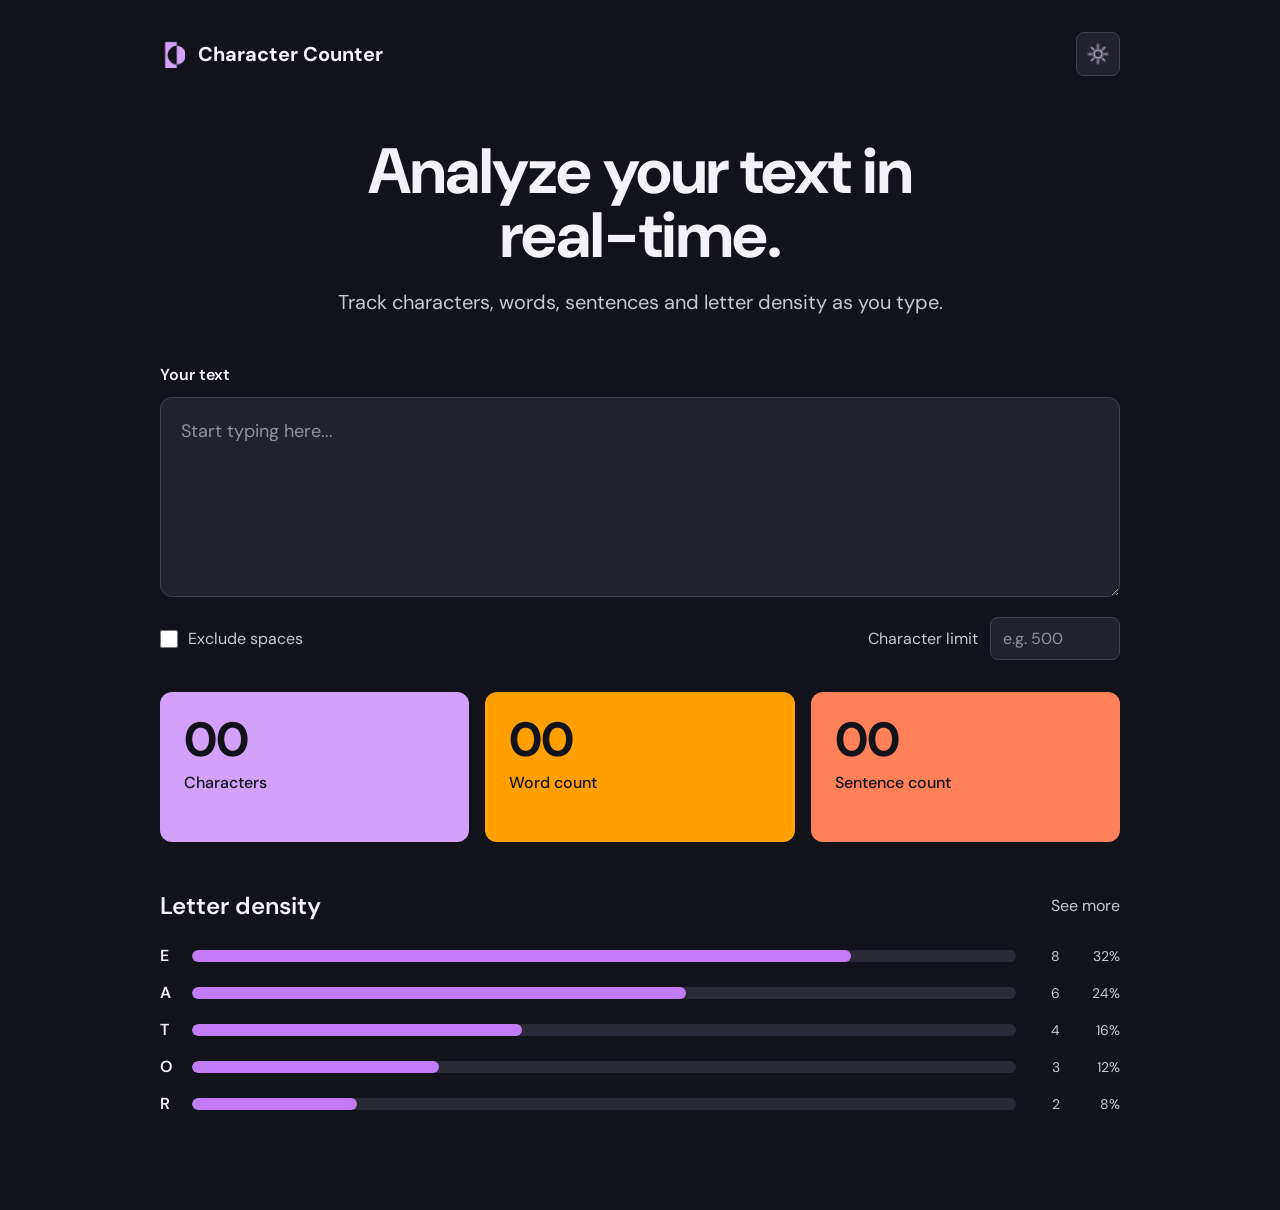
==== Labs/Charcter Counter Lab/index.html @ 390ddeac "Update responsive character counter UI" ====
<!DOCTYPE html>
<html lang="en">
<head>
  <meta charset="UTF-8">
  <meta name="viewport" content="width=device-width, initial-scale=1.0">
  <title>Character Counter</title>
  <link rel="stylesheet" href="style.css">
</head>

<body>
  <header class="header">
    <a href="#" class="logo">
      <img src="./images/logo.png" alt="">
      <span>Character Counter</span>
    </a>

    <button class="theme-toggle" type="button" aria-label="Theme toggle">
      <img src="./images/summer.png" alt="">
    </button>
  </header>

  <main>
    <section class="hero">
      <h1>Analyze your text in real-time.</h1>
      <p>Track characters, words, sentences and letter density as you type.</p>
    </section>

    <section class="counter">
      <div class="text-input">
        <label for="text-input">Your text</label>
        <textarea id="text-input" placeholder="Start typing here..."></textarea>
      </div>

      <div class="options">
        <label class="checkbox-option">
          <input type="checkbox" id="exclude-spaces">
          <span>Exclude spaces</span>
        </label>

        <label class="limit-option" for="character-limit">
          Character limit
          <input
            type="number"
            id="character-limit"
            placeholder="e.g. 500"
            min="1"
          >
        </label>
      </div>

      <section class="statistics">
        <article class="stat-card characters-card">
          <span class="stat-number">00</span>
          <p>Characters</p>
        </article>

        <article class="stat-card words-card">
          <span class="stat-number">00</span>
          <p>Word count</p>
        </article>

        <article class="stat-card sentences-card">
          <span class="stat-number">00</span>
          <p>Sentence count</p>
        </article>
      </section>

      <section class="density">
        <div class="density-header">
          <h2>Letter density</h2>
          <button type="button" id="expand-density">See more</button>
        </div>

        <div class="density-list">
          <div class="density-row">
            <span class="density-letter">E</span>
            <div class="density-bar"><span style="width: 80%"></span></div>
            <span class="density-count">8</span>
            <span class="density-percent">32%</span>
          </div>

          <div class="density-row">
            <span class="density-letter">A</span>
            <div class="density-bar"><span style="width: 60%"></span></div>
            <span class="density-count">6</span>
            <span class="density-percent">24%</span>
          </div>

          <div class="density-row">
            <span class="density-letter">T</span>
            <div class="density-bar"><span style="width: 40%"></span></div>
            <span class="density-count">4</span>
            <span class="density-percent">16%</span>
          </div>

          <div class="density-row">
            <span class="density-letter">O</span>
            <div class="density-bar"><span style="width: 30%"></span></div>
            <span class="density-count">3</span>
            <span class="density-percent">12%</span>
          </div>

          <div class="density-row">
            <span class="density-letter">R</span>
            <div class="density-bar"><span style="width: 20%"></span></div>
            <span class="density-count">2</span>
            <span class="density-percent">8%</span>
          </div>
        </div>
      </section>
    </section>
  </main>
</body>
</html>
---- Labs/Charcter Counter Lab/style.css ----
@import url('https://fonts.googleapis.com/css2?family=DM+Sans:wght@400;500;600;700&display=swap');

:root {
  --background: #12131a;
  --card: #21222c;
  --card-hover: #2a2b37;
  --text: #f2f2f7;
  --muted: #c8c8d0;
  --border: #404254;
  --purple: #d3a0fa;
  --purple-dark: #c27cf8;
  --yellow: #ff9f00;
  --orange: #fe8159;
}

* {
  box-sizing: border-box;
  margin: 0;
  padding: 0;
}

body {
  min-height: 100vh;
  padding: 32px 24px 64px;
  background: var(--background);
  color: var(--text);
  font-family: "DM Sans", sans-serif;
}

button,
input,
textarea {
  font: inherit;
}

button {
  cursor: pointer;
}

.header,
main {
  max-width: 960px;
  margin: 0 auto;
}

.header {
  display: flex;
  align-items: center;
  justify-content: space-between;
  margin-bottom: 64px;
}

.logo {
  display: flex;
  align-items: center;
  gap: 10px;
  color: var(--text);
  font-size: 20px;
  font-weight: 700;
  text-decoration: none;
}

.logo img {
  display: block;
  width: 28px;
  height: 28px;
  object-fit: contain;
}

.theme-toggle {
  display: flex;
  align-items: center;
  justify-content: center;
  width: 44px;
  height: 44px;
  border: 1px solid var(--border);
  border-radius: 8px;
  background: var(--card);
}

.theme-toggle:hover {
  border-color: var(--purple);
  background: var(--card-hover);
}

.theme-toggle:focus-visible,
button:focus-visible {
  outline: 2px solid var(--purple);
  outline-offset: 3px;
}

.theme-toggle img {
  width: 22px;
  height: 22px;
  object-fit: contain;
}

.hero {
  max-width: 650px;
  margin: 0 auto 48px;
  text-align: center;
}

.hero h1 {
  margin-bottom: 20px;
  font-size: 64px;
  font-weight: 700;
  line-height: 1;
  letter-spacing: -1px;
}

.hero p {
  color: var(--muted);
  font-size: 20px;
  line-height: 1.4;
}

.text-input {
  margin-bottom: 20px;
}

.text-input label {
  display: block;
  margin-bottom: 12px;
  font-size: 16px;
  font-weight: 600;
}

textarea {
  display: block;
  width: 100%;
  min-height: 200px;
  padding: 20px;
  border: 1px solid var(--border);
  border-radius: 12px;
  background: var(--card);
  color: var(--text);
  font-size: 18px;
  line-height: 1.5;
  resize: vertical;
}

textarea::placeholder {
  color: #9293a0;
}

textarea:focus {
  border-color: var(--purple);
  outline: 2px solid var(--purple);
  outline-offset: 1px;
}

.options {
  display: flex;
  align-items: center;
  justify-content: space-between;
  gap: 20px;
  margin-bottom: 32px;
  color: var(--muted);
  font-size: 16px;
}

.checkbox-option {
  display: flex;
  align-items: center;
  gap: 10px;
}

.checkbox-option input {
  width: 18px;
  height: 18px;
  accent-color: var(--purple-dark);
}

.limit-option {
  display: flex;
  align-items: center;
  gap: 12px;
}

.limit-option input {
  width: 130px;
  padding: 10px 12px;
  border: 1px solid var(--border);
  border-radius: 8px;
  background: var(--card);
  color: var(--text);
  outline: none;
}

.limit-option input::placeholder {
  color: #9293a0;
}

.limit-option input:focus {
  border-color: var(--purple);
}

.statistics {
  display: grid;
  grid-template-columns: repeat(3, minmax(0, 1fr));
  gap: 16px;
  margin-bottom: 48px;
}

.stat-card {
  min-height: 150px;
  padding: 24px;
  border-radius: 12px;
  color: #12131a;
}

.characters-card {
  background: var(--purple);
}

.words-card {
  background: var(--yellow);
}

.sentences-card {
  background: var(--orange);
}

.stat-number {
  display: block;
  margin-bottom: 8px;
  font-size: 48px;
  font-weight: 700;
  line-height: 1;
  letter-spacing: -1px;
}

.stat-card p {
  font-size: 16px;
  font-weight: 500;
}

.density {
  margin-bottom: 32px;
}

.density-header {
  display: flex;
  align-items: center;
  justify-content: space-between;
  gap: 16px;
  margin-bottom: 24px;
}

.density-header h2 {
  font-size: 24px;
  font-weight: 600;
}

#expand-density {
  border: none;
  background: transparent;
  color: var(--muted);
  font-size: 16px;
}

#expand-density:hover {
  color: var(--purple);
}

.density-list {
  display: flex;
  flex-direction: column;
  gap: 16px;
}

.density-row {
  display: grid;
  grid-template-columns: 20px minmax(0, 1fr) 32px 48px;
  align-items: center;
  gap: 12px;
}

.density-letter {
  font-weight: 600;
}

.density-bar {
  height: 12px;
  overflow: hidden;
  border-radius: 20px;
  background: var(--card-hover);
}

.density-bar span {
  display: block;
  height: 100%;
  border-radius: 20px;
  background: var(--purple-dark);
}

.density-count,
.density-percent {
  color: var(--muted);
  font-size: 14px;
  text-align: right;
}

@media (max-width: 700px) {
  body {
    padding: 24px 16px 40px;
  }

  .header {
    margin-bottom: 48px;
  }

  .hero {
    margin-bottom: 32px;
  }

  .hero h1 {
    font-size: 40px;
  }

  .hero p {
    font-size: 16px;
  }

  .options {
    align-items: flex-start;
    flex-direction: column;
  }

  .statistics {
    grid-template-columns: 1fr;
    gap: 12px;
    margin-bottom: 40px;
  }

  .stat-card {
    min-height: 120px;
  }

  .stat-number {
    font-size: 40px;
  }

  .density-row {
    grid-template-columns: 18px minmax(0, 1fr) 28px 42px;
    gap: 8px;
  }
}

@media (prefers-reduced-motion: no-preference) {
  button,
  .theme-toggle {
    transition: background-color 0.2s ease, border-color 0.2s ease, color 0.2s ease;
  }
}
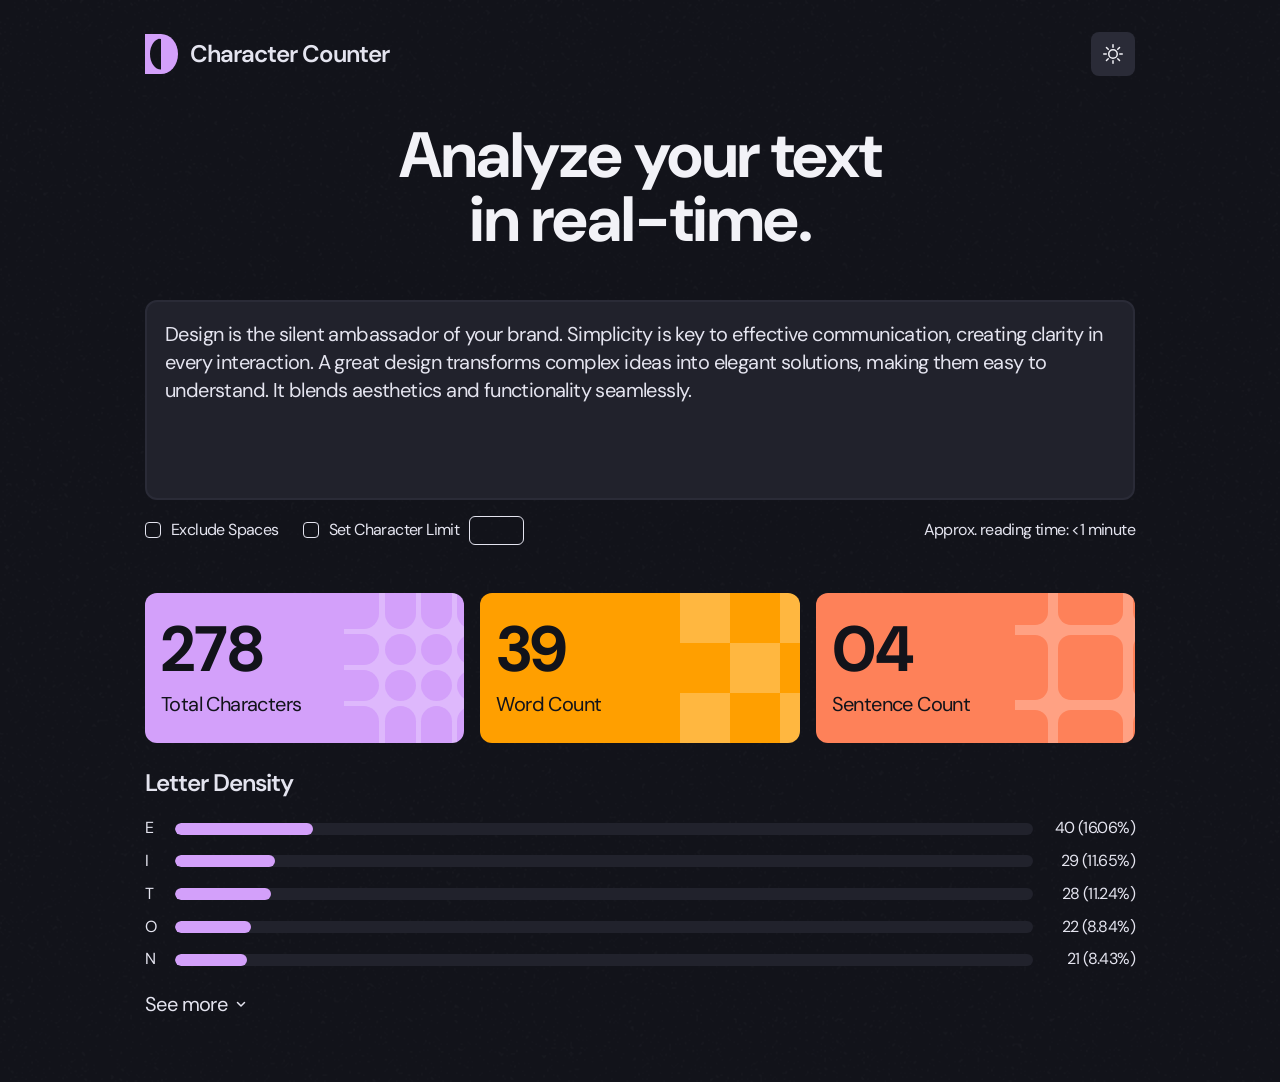
==== commit d4d9f53d: "Match Figma design for UI Essentials character counter" ====
--- a/Labs/Charcter Counter Lab/index.html
+++ b/Labs/Charcter Counter Lab/index.html
@@ -1,115 +1,123 @@
-
 <!DOCTYPE html>
 <html lang="en">
 <head>
   <meta charset="UTF-8">
   <meta name="viewport" content="width=device-width, initial-scale=1.0">
   <title>Character Counter</title>
-  <link rel="stylesheet" href="style.css">
+  <link rel="preconnect" href="https://fonts.googleapis.com">
+  <link rel="preconnect" href="https://fonts.gstatic.com" crossorigin>
+  <link rel="stylesheet" href="https://fonts.googleapis.com/css2?family=DM+Sans:opsz,wght@9..40,400;9..40,600;9..40,700&display=swap">
+  <link rel="stylesheet" href="./style.css">
 </head>
 
 <body>
-  <header class="header">
-    <a href="#" class="logo">
-      <img src="./images/logo.png" alt="">
-      <span>Character Counter</span>
-    </a>
+  <div class="container">
+    <header class="header">
+      <a href="./" class="logo">
+        <img src="./images/logo.svg" alt="" width="33" height="40">
+        <span>Character Counter</span>
+      </a>
 
-    <button class="theme-toggle" type="button" aria-label="Theme toggle">
-      <img src="./images/summer.png" alt="">
-    </button>
-  </header>
+      <button class="theme-toggle" type="button" aria-label="Switch to light theme">
+        <img src="./images/icon-sun.svg" alt="">
+      </button>
+    </header>
 
-  <main>
-    <section class="hero">
+    <main>
       <h1>Analyze your text in real-time.</h1>
-      <p>Track characters, words, sentences and letter density as you type.</p>
-    </section>
 
-    <section class="counter">
-      <div class="text-input">
-        <label for="text-input">Your text</label>
-        <textarea id="text-input" placeholder="Start typing here..."></textarea>
-      </div>
+      <section class="text-area" aria-label="Text input">
+        <label for="text-input" class="visually-hidden">Enter your text</label>
+        <textarea
+          id="text-input"
+          placeholder="Start typing here… (or paste your text)"
+        >Design is the silent ambassador of your brand. Simplicity is key to effective communication, creating clarity in every interaction. A great design transforms complex ideas into elegant solutions, making them easy to understand. It blends aesthetics and functionality seamlessly.</textarea>
 
-      <div class="options">
-        <label class="checkbox-option">
-          <input type="checkbox" id="exclude-spaces">
-          <span>Exclude spaces</span>
-        </label>
+        <div class="options">
+          <div class="option-group">
+            <label class="checkbox">
+              <input type="checkbox" id="exclude-spaces">
+              Exclude Spaces
+            </label>
 
-        <label class="limit-option" for="character-limit">
-          Character limit
-          <input
-            type="number"
-            id="character-limit"
-            placeholder="e.g. 500"
-            min="1"
-          >
-        </label>
-      </div>
+            <div class="limit-option">
+              <label class="checkbox">
+                <input type="checkbox" id="limit-toggle">
+                Set Character Limit
+              </label>
 
-      <section class="statistics">
-        <article class="stat-card characters-card">
-          <span class="stat-number">00</span>
-          <p>Characters</p>
-        </article>
+              <label for="character-limit" class="visually-hidden">Character limit</label>
+              <input type="number" id="character-limit" class="limit-input" min="1" inputmode="numeric">
+            </div>
+          </div>
 
-        <article class="stat-card words-card">
-          <span class="stat-number">00</span>
-          <p>Word count</p>
-        </article>
-
-        <article class="stat-card sentences-card">
-          <span class="stat-number">00</span>
-          <p>Sentence count</p>
-        </article>
+          <p class="reading-time">
+            Approx. reading time: <span>&lt;1 minute</span>
+          </p>
+        </div>
       </section>
 
-      <section class="density">
-        <div class="density-header">
-          <h2>Letter density</h2>
-          <button type="button" id="expand-density">See more</button>
-        </div>
+      <section aria-label="Text statistics">
+        <ul class="stats">
+          <li class="stat-card stat-card-characters">
+            <p class="stat-number">278</p>
+            <p class="stat-label">Total Characters</p>
+          </li>
 
-        <div class="density-list">
-          <div class="density-row">
-            <span class="density-letter">E</span>
-            <div class="density-bar"><span style="width: 80%"></span></div>
-            <span class="density-count">8</span>
-            <span class="density-percent">32%</span>
-          </div>
+          <li class="stat-card stat-card-words">
+            <p class="stat-number">39</p>
+            <p class="stat-label">Word Count</p>
+          </li>
 
-          <div class="density-row">
-            <span class="density-letter">A</span>
-            <div class="density-bar"><span style="width: 60%"></span></div>
-            <span class="density-count">6</span>
-            <span class="density-percent">24%</span>
-          </div>
+          <li class="stat-card stat-card-sentences">
+            <p class="stat-number">04</p>
+            <p class="stat-label">Sentence Count</p>
+          </li>
+        </ul>
+      </section>
 
-          <div class="density-row">
-            <span class="density-letter">T</span>
-            <div class="density-bar"><span style="width: 40%"></span></div>
-            <span class="density-count">4</span>
-            <span class="density-percent">16%</span>
-          </div>
+      <section class="density" aria-labelledby="density-title">
+        <h2 id="density-title">Letter Density</h2>
 
-          <div class="density-row">
-            <span class="density-letter">O</span>
-            <div class="density-bar"><span style="width: 30%"></span></div>
-            <span class="density-count">3</span>
-            <span class="density-percent">12%</span>
-          </div>
+        <ul class="density-list">
+          <li class="density-row">
+            <span>E</span>
+            <span class="density-bar" aria-hidden="true"><span class="density-fill" style="width: 16.06%"></span></span>
+            <span class="density-value">40 (16.06%)</span>
+          </li>
+          <li class="density-row">
+            <span>I</span>
+            <span class="density-bar" aria-hidden="true"><span class="density-fill" style="width: 11.65%"></span></span>
+            <span class="density-value">29 (11.65%)</span>
+          </li>
+          <li class="density-row">
+            <span>T</span>
+            <span class="density-bar" aria-hidden="true"><span class="density-fill" style="width: 11.24%"></span></span>
+            <span class="density-value">28 (11.24%)</span>
+          </li>
+          <li class="density-row">
+            <span>O</span>
+            <span class="density-bar" aria-hidden="true"><span class="density-fill" style="width: 8.84%"></span></span>
+            <span class="density-value">22 (8.84%)</span>
+          </li>
+          <li class="density-row">
+            <span>N</span>
+            <span class="density-bar" aria-hidden="true"><span class="density-fill" style="width: 8.43%"></span></span>
+            <span class="density-value">21 (8.43%)</span>
+          </li>
+        </ul>
 
-          <div class="density-row">
-            <span class="density-letter">R</span>
-            <div class="density-bar"><span style="width: 20%"></span></div>
-            <span class="density-count">2</span>
-            <span class="density-percent">8%</span>
-          </div>
-        </div>
+        <button
+          type="button"
+          class="see-more"
+        >
+          <span>See more</span>
+          <svg width="12" height="12" viewBox="0 0 12 12" aria-hidden="true">
+            <path d="M2.5 4.5 6 8l3.5-3.5" fill="none" stroke="currentColor" stroke-width="1.5" stroke-linecap="round" stroke-linejoin="round" />
+          </svg>
+        </button>
       </section>
-    </section>
-  </main>
+    </main>
+  </div>
 </body>
-</html>+</html>
--- a/Labs/Charcter Counter Lab/style.css
+++ b/Labs/Charcter Counter Lab/style.css
@@ -1,71 +1,111 @@
-
-@import url('https://fonts.googleapis.com/css2?family=DM+Sans:wght@400;500;600;700&display=swap');
+/* ---------- Colours ---------- */
 
 :root {
-  --background: #12131a;
-  --card: #21222c;
-  --card-hover: #2a2b37;
-  --text: #f2f2f7;
-  --muted: #c8c8d0;
-  --border: #404254;
-  --purple: #d3a0fa;
-  --purple-dark: #c27cf8;
-  --yellow: #ff9f00;
-  --orange: #fe8159;
+  --neutral-900: #12131a;
+  --neutral-800: #21222c;
+  --neutral-700: #2a2b37;
+  --neutral-600: #404254;
+  --neutral-200: #e4e4ef;
+  --neutral-100: #f2f2f7;
+  --neutral-0: #ffffff;
+  --purple-400: #d3a0fa;
+  --purple-500: #c27cf8;
+  --yellow-500: #ff9f00;
+  --orange-500: #fe8159;
+
+  /* Theme */
+  --page-background: var(--neutral-900) url("./images/bg-dark-theme.png") center top / cover;
+  --text: var(--neutral-200);
+  --heading: var(--neutral-100);
+  --surface: var(--neutral-800);
+  --surface-border: var(--neutral-700);
+  --button-background: var(--neutral-700);
+  --control-border: var(--neutral-200);
+}
+
+/* ---------- Base ---------- */
+
+*,
+*::before,
+*::after {
+  box-sizing: border-box;
 }
 
 * {
-  box-sizing: border-box;
   margin: 0;
   padding: 0;
 }
 
 body {
   min-height: 100vh;
-  padding: 32px 24px 64px;
-  background: var(--background);
+  background: var(--page-background);
   color: var(--text);
   font-family: "DM Sans", sans-serif;
+  font-size: 16px;
+  line-height: 1.3;
+  letter-spacing: -0.6px;
 }
 
 button,
 input,
 textarea {
   font: inherit;
+  letter-spacing: inherit;
+  color: inherit;
 }
 
 button {
+  border: none;
+  background: none;
   cursor: pointer;
 }
 
-.header,
-main {
-  max-width: 960px;
+ul {
+  list-style: none;
+}
+
+:focus-visible {
+  outline: 2px solid var(--purple-500);
+  outline-offset: 2px;
+}
+
+.visually-hidden {
+  position: absolute;
+  width: 1px;
+  height: 1px;
+  overflow: hidden;
+  clip: rect(0 0 0 0);
+  white-space: nowrap;
+}
+
+.container {
+  width: min(990px, 100% - 64px);
   margin: 0 auto;
-}
+  padding: 32px 0 64px;
+}
+
+/* ---------- Header ---------- */
 
 .header {
   display: flex;
   align-items: center;
   justify-content: space-between;
-  margin-bottom: 64px;
+  margin-bottom: 48px;
 }
 
 .logo {
   display: flex;
   align-items: center;
-  gap: 10px;
+  gap: 12px;
   color: var(--text);
-  font-size: 20px;
-  font-weight: 700;
+  font-size: 24px;
+  font-weight: 600;
+  letter-spacing: -1px;
   text-decoration: none;
 }
 
 .logo img {
   display: block;
-  width: 28px;
-  height: 28px;
-  object-fit: contain;
 }
 
 .theme-toggle {
@@ -74,284 +114,279 @@
   justify-content: center;
   width: 44px;
   height: 44px;
-  border: 1px solid var(--border);
   border-radius: 8px;
-  background: var(--card);
-}
-
-.theme-toggle:hover {
-  border-color: var(--purple);
-  background: var(--card-hover);
-}
-
-.theme-toggle:focus-visible,
-button:focus-visible {
-  outline: 2px solid var(--purple);
-  outline-offset: 3px;
+  background: var(--button-background);
 }
 
 .theme-toggle img {
   width: 22px;
   height: 22px;
-  object-fit: contain;
-}
-
-.hero {
-  max-width: 650px;
+}
+
+/* ---------- Heading ---------- */
+
+h1 {
+  max-width: 500px;
   margin: 0 auto 48px;
-  text-align: center;
-}
-
-.hero h1 {
-  margin-bottom: 20px;
+  color: var(--heading);
   font-size: 64px;
   font-weight: 700;
   line-height: 1;
   letter-spacing: -1px;
-}
-
-.hero p {
-  color: var(--muted);
-  font-size: 20px;
-  line-height: 1.4;
-}
-
-.text-input {
-  margin-bottom: 20px;
-}
-
-.text-input label {
-  display: block;
-  margin-bottom: 12px;
-  font-size: 16px;
-  font-weight: 600;
-}
+  text-align: center;
+}
+
+/* ---------- Text area ---------- */
 
 textarea {
   display: block;
   width: 100%;
-  min-height: 200px;
-  padding: 20px;
-  border: 1px solid var(--border);
+  height: 200px;
+  padding: 18px;
+  border: 2px solid var(--surface-border);
   border-radius: 12px;
-  background: var(--card);
+  background: var(--surface);
+  font-size: 20px;
+  line-height: 1.4;
+  resize: none;
+}
+
+textarea::placeholder {
   color: var(--text);
-  font-size: 18px;
-  line-height: 1.5;
-  resize: vertical;
-}
-
-textarea::placeholder {
-  color: #9293a0;
+  opacity: 1;
 }
 
 textarea:focus {
-  border-color: var(--purple);
-  outline: 2px solid var(--purple);
-  outline-offset: 1px;
-}
+  outline: none;
+  border-color: var(--purple-500);
+  box-shadow: 0 0 10px var(--purple-500);
+}
+
+/* ---------- Options ---------- */
 
 .options {
   display: flex;
   align-items: center;
   justify-content: space-between;
-  gap: 20px;
-  margin-bottom: 32px;
-  color: var(--muted);
-  font-size: 16px;
-}
-
-.checkbox-option {
+  gap: 12px 24px;
+  margin-top: 16px;
+}
+
+.option-group {
+  display: flex;
+  align-items: center;
+  gap: 12px 24px;
+}
+
+.checkbox {
   display: flex;
   align-items: center;
   gap: 10px;
-}
-
-.checkbox-option input {
-  width: 18px;
-  height: 18px;
-  accent-color: var(--purple-dark);
+  cursor: pointer;
+}
+
+.checkbox input {
+  appearance: none;
+  flex-shrink: 0;
+  width: 16px;
+  height: 16px;
+  border: 1px solid var(--control-border);
+  border-radius: 4px;
+  cursor: pointer;
+}
+
+.checkbox input:checked {
+  border-color: var(--purple-400);
+  background: var(--purple-400) url("data:image/svg+xml,%3Csvg xmlns='http://www.w3.org/2000/svg' viewBox='0 0 16 16'%3E%3Cpath d='m4.5 8.2 2.3 2.3 4.7-4.9' fill='none' stroke='%2312131a' stroke-width='1.5' stroke-linecap='round' stroke-linejoin='round'/%3E%3C/svg%3E") center / 16px no-repeat;
 }
 
 .limit-option {
   display: flex;
   align-items: center;
-  gap: 12px;
-}
-
-.limit-option input {
-  width: 130px;
-  padding: 10px 12px;
-  border: 1px solid var(--border);
-  border-radius: 8px;
-  background: var(--card);
-  color: var(--text);
-  outline: none;
-}
-
-.limit-option input::placeholder {
-  color: #9293a0;
-}
-
-.limit-option input:focus {
-  border-color: var(--purple);
-}
-
-.statistics {
+  gap: 10px;
+}
+
+.limit-input {
+  width: 55px;
+  height: 29px;
+  padding: 4px 6px;
+  border: 1px solid var(--control-border);
+  border-radius: 6px;
+  background: transparent;
+  text-align: center;
+  appearance: textfield;
+}
+
+.limit-input::-webkit-inner-spin-button,
+.limit-input::-webkit-outer-spin-button {
+  appearance: none;
+  margin: 0;
+}
+
+/* ---------- Statistic cards ---------- */
+
+.stats {
   display: grid;
-  grid-template-columns: repeat(3, minmax(0, 1fr));
+  grid-template-columns: repeat(3, 1fr);
   gap: 16px;
-  margin-bottom: 48px;
+  margin-top: 48px;
 }
 
 .stat-card {
-  min-height: 150px;
-  padding: 24px;
+  display: flex;
+  flex-direction: column;
+  justify-content: center;
+  gap: 8px;
+  height: 150px;
+  padding: 0 16px;
   border-radius: 12px;
-  color: #12131a;
-}
-
-.characters-card {
-  background: var(--purple);
-}
-
-.words-card {
-  background: var(--yellow);
-}
-
-.sentences-card {
-  background: var(--orange);
+  background-repeat: no-repeat;
+  background-position: right center;
+  color: var(--neutral-900);
+}
+
+.stat-card-characters {
+  background-color: var(--purple-400);
+  background-image: url("./images/pattern-characters.svg");
+}
+
+.stat-card-words {
+  background-color: var(--yellow-500);
+  background-image: url("./images/pattern-words.svg");
+}
+
+.stat-card-sentences {
+  background-color: var(--orange-500);
+  background-image: url("./images/pattern-sentences.svg");
 }
 
 .stat-number {
-  display: block;
-  margin-bottom: 8px;
-  font-size: 48px;
+  font-size: 64px;
   font-weight: 700;
   line-height: 1;
   letter-spacing: -1px;
 }
 
-.stat-card p {
-  font-size: 16px;
-  font-weight: 500;
-}
+.stat-label {
+  font-size: 20px;
+  line-height: 1.4;
+}
+
+/* ---------- Letter density ---------- */
 
 .density {
-  margin-bottom: 32px;
-}
-
-.density-header {
-  display: flex;
-  align-items: center;
-  justify-content: space-between;
-  gap: 16px;
-  margin-bottom: 24px;
-}
-
-.density-header h2 {
+  margin-top: 24px;
+}
+
+.density h2 {
+  margin-bottom: 20px;
   font-size: 24px;
   font-weight: 600;
-}
-
-#expand-density {
-  border: none;
-  background: transparent;
-  color: var(--muted);
-  font-size: 16px;
-}
-
-#expand-density:hover {
-  color: var(--purple);
+  line-height: 1.3;
+  letter-spacing: -1px;
 }
 
 .density-list {
   display: flex;
   flex-direction: column;
-  gap: 16px;
+  gap: 12px;
 }
 
 .density-row {
   display: grid;
-  grid-template-columns: 20px minmax(0, 1fr) 32px 48px;
-  align-items: center;
-  gap: 12px;
-}
-
-.density-letter {
-  font-weight: 600;
+  grid-template-columns: 16px 1fr 88px;
+  align-items: center;
+  gap: 14px;
 }
 
 .density-bar {
   height: 12px;
   overflow: hidden;
-  border-radius: 20px;
-  background: var(--card-hover);
-}
-
-.density-bar span {
+  border-radius: 999px;
+  background: var(--surface);
+}
+
+.density-fill {
   display: block;
   height: 100%;
-  border-radius: 20px;
-  background: var(--purple-dark);
-}
-
-.density-count,
-.density-percent {
-  color: var(--muted);
-  font-size: 14px;
+  border-radius: 999px;
+  background: var(--purple-400);
+}
+
+.density-value {
   text-align: right;
-}
-
-@media (max-width: 700px) {
-  body {
-    padding: 24px 16px 40px;
+  white-space: nowrap;
+}
+
+.see-more {
+  display: flex;
+  align-items: center;
+  gap: 8px;
+  margin-top: 20px;
+  font-size: 20px;
+  line-height: 1.4;
+}
+
+/* ---------- Mobile ---------- */
+
+@media (max-width: 767px) {
+  .container {
+    width: calc(100% - 32px);
+    padding-top: 16px;
   }
 
   .header {
-    margin-bottom: 48px;
-  }
-
-  .hero {
-    margin-bottom: 32px;
-  }
-
-  .hero h1 {
+    margin-bottom: 56px;
+  }
+
+  .logo {
+    gap: 10px;
+    font-size: 18px;
+  }
+
+  .logo img {
+    width: 24px;
+    height: 30px;
+  }
+
+  .theme-toggle {
+    width: 32px;
+    height: 32px;
+    border-radius: 6px;
+  }
+
+  .theme-toggle img {
+    width: 20px;
+    height: 20px;
+  }
+
+  h1 {
+    margin-bottom: 40px;
     font-size: 40px;
   }
 
-  .hero p {
-    font-size: 16px;
-  }
-
-  .options {
+  textarea {
+    padding: 14px;
+  }
+
+  .options,
+  .option-group {
+    flex-direction: column;
     align-items: flex-start;
-    flex-direction: column;
-  }
-
-  .statistics {
+  }
+
+  .stats {
     grid-template-columns: 1fr;
-    gap: 12px;
-    margin-bottom: 40px;
+    margin-top: 40px;
   }
 
   .stat-card {
-    min-height: 120px;
+    height: 130px;
+    padding: 0 20px;
+    background-position: right -20px center;
   }
 
   .stat-number {
     font-size: 40px;
   }
-
-  .density-row {
-    grid-template-columns: 18px minmax(0, 1fr) 28px 42px;
-    gap: 8px;
-  }
-}
-
-@media (prefers-reduced-motion: no-preference) {
-  button,
-  .theme-toggle {
-    transition: background-color 0.2s ease, border-color 0.2s ease, color 0.2s ease;
-  }
-}+}
